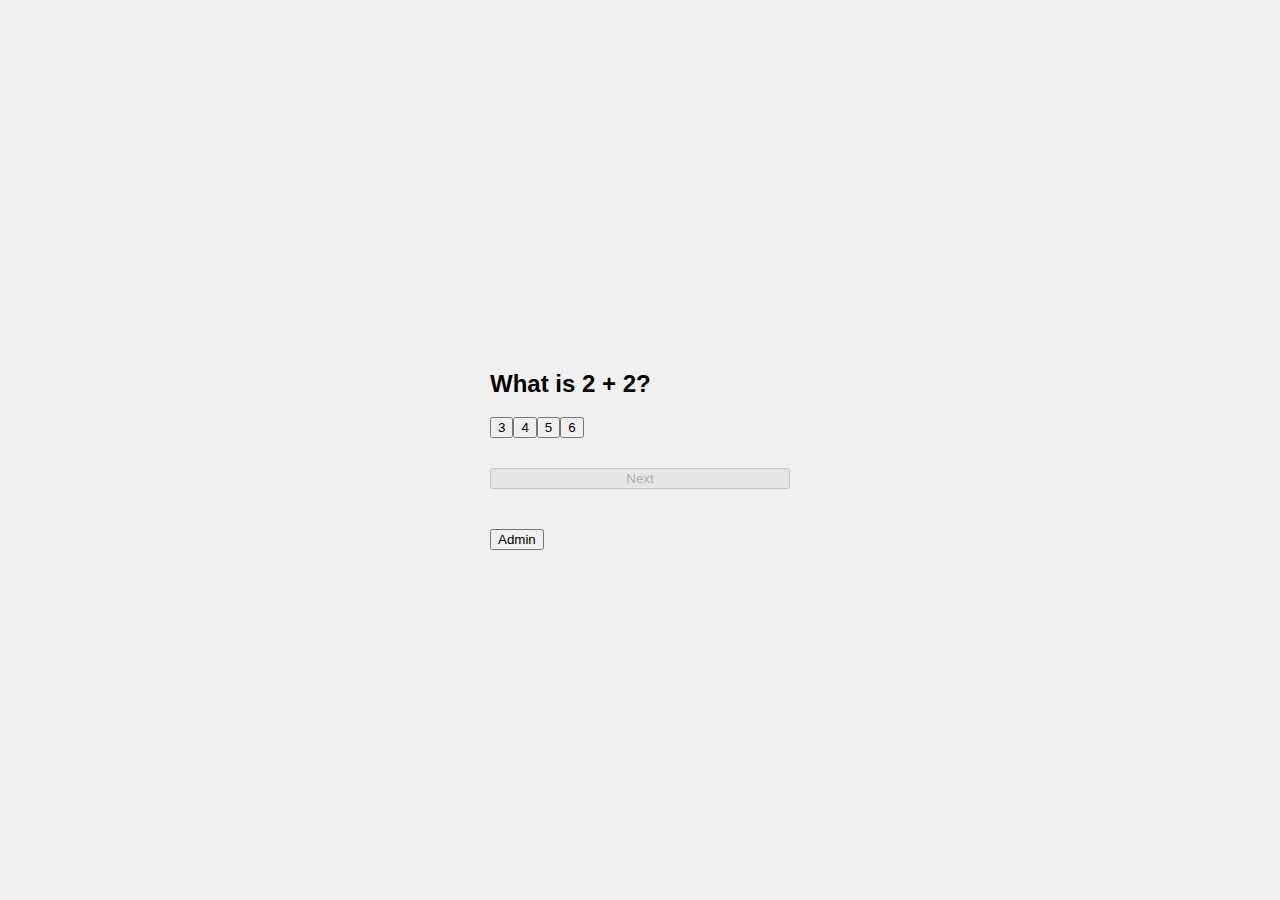
==== index.html @ 0210bfe2 "first commit" ====
<!DOCTYPE html>
<html lang="en">
  <head>
    <meta charset="UTF-8" />
    <meta name="viewport" content="width=device-width, initial-scale=1.0" />
    <title>Quiz App</title>
    <link rel="stylesheet" href="style.css" />
  </head>
  <body>
    <div id="quiz-container">
      <div id="quiz"></div>
      <button id="next-button" onclick="nextQuestion()" disabled>Next</button>
    </div>
    <div id="admin-container">
      <div style="display: flex; gap: 10px">
        <button id="admin-button" onclick="showAdminLogin()">Admin</button>
        <button id="back-button">back</button>
      </div>
      <div id="admin-login" style="display: none">

          <input
            type="password"
            id="admin-password"
            placeholder="Enter Admin Password"
          />
          <button onclick="adminLogin()">Login</button>
      </div>
      <div id="admin-panel" style="display: none">
        <input type="text" id="new-question" placeholder="Enter new question" />
        <input type="text" id="option1" placeholder="Option 1" />
        <input type="text" id="option2" placeholder="Option 2" />
        <input type="text" id="option3" placeholder="Option 3" />
        <input type="text" id="option4" placeholder="Option 4" />
        <input
          type="number"
          id="correct-option"
          placeholder="Correct Option Number"
        />
        <div>
          <button onclick="addQuestion()">Add Question</button>
        </div>
      </div>
    </div>
    <script src="script.js"></script>
  </body>
</html>
---- style.css ----
body {
    font-family: Arial, sans-serif;
    display: flex;
    flex-direction: column;
    justify-content: center;
    align-items: center;
    height: 100vh;
    margin: 0;
    background-color: #f0f0f0;
}

#quiz-container, #admin-container {
    margin: 20px;
    display: flex;
    flex-direction: column;
    gap: 20px;
    width: 300px;
}

#quiz {
    margin-bottom: 10px;
}

#admin-panel input {
    display: block;
    margin: 10px 0;
}

#back-button {
    display: none;
}
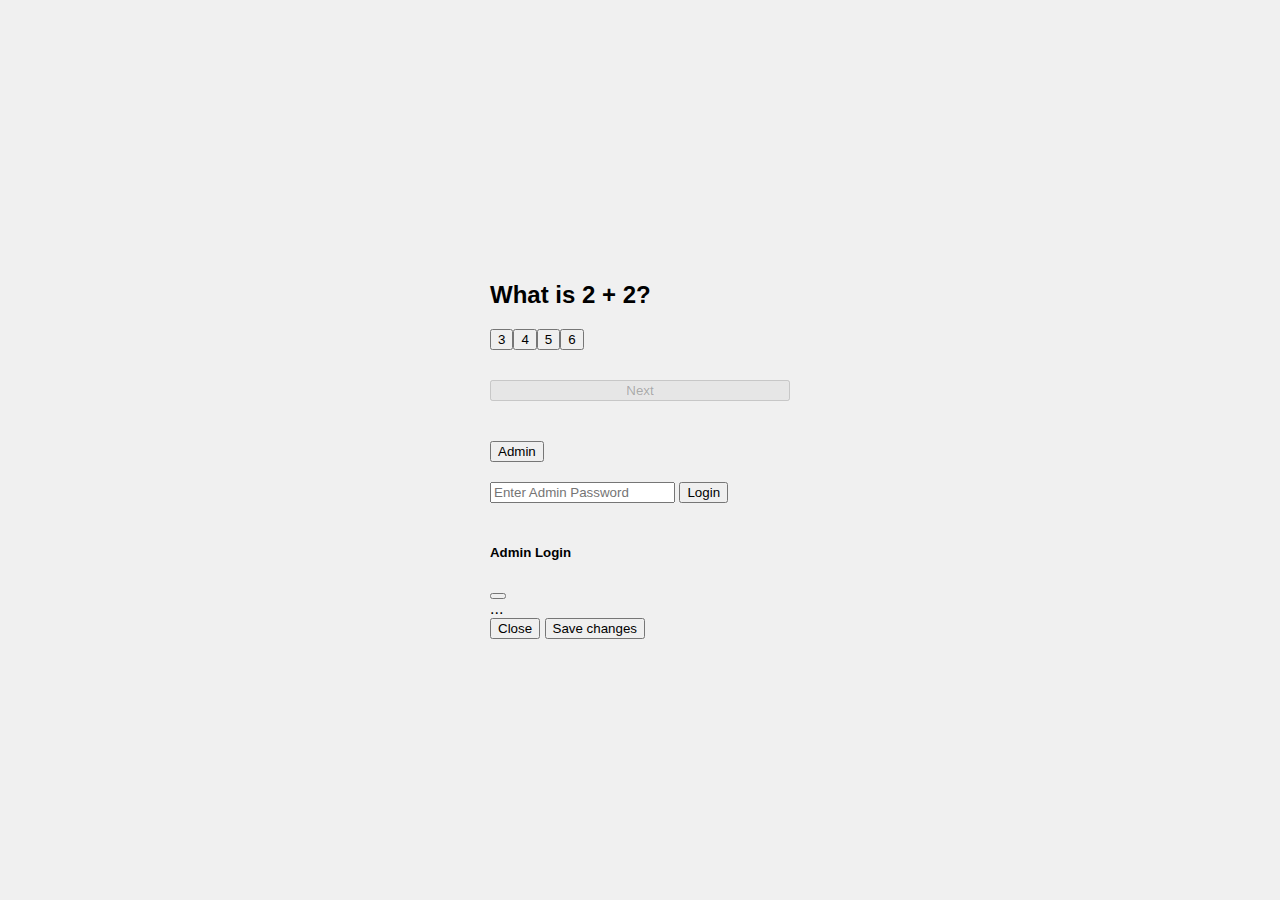
==== commit 5e0cdf5c: "add login and signup page" ====
--- a/index.html
+++ b/index.html
@@ -4,6 +4,12 @@
     <meta charset="UTF-8" />
     <meta name="viewport" content="width=device-width, initial-scale=1.0" />
     <title>Quiz App</title>
+    <link
+      href="https://cdn.jsdelivr.net/npm/bootstrap@5.0.2/dist/css/bootstrap.min.css"
+      rel="stylesheet"
+      integrity="sha384-EVSTQN3/azprG1Anm3QDgpJLIm9Nao0Yz1ztcQTwFspd3yD65VohhpuuCOmLASjC"
+      crossorigin="anonymous"
+    />
     <link rel="stylesheet" href="style.css" />
   </head>
   <body>
@@ -13,17 +19,22 @@
     </div>
     <div id="admin-container">
       <div style="display: flex; gap: 10px">
-        <button id="admin-button" onclick="showAdminLogin()">Admin</button>
+        <button
+          id="admin-button"
+          data-bs-toggle="modal"
+          data-bs-target="#exampleModal"
+        >
+          Admin
+        </button>
         <button id="back-button">back</button>
       </div>
-      <div id="admin-login" style="display: none">
-
-          <input
-            type="password"
-            id="admin-password"
-            placeholder="Enter Admin Password"
-          />
-          <button onclick="adminLogin()">Login</button>
+      <div id="admin-login">
+        <input
+          type="password"
+          id="admin-password"
+          placeholder="Enter Admin Password"
+        />
+        <button onclick="adminLogin()">Login</button>
       </div>
       <div id="admin-panel" style="display: none">
         <input type="text" id="new-question" placeholder="Enter new question" />
@@ -40,7 +51,48 @@
           <button onclick="addQuestion()">Add Question</button>
         </div>
       </div>
+
+      <!-- Modal -->
+      <div
+        class="modal fade"
+        id="exampleModal"
+        tabindex="-1"
+        aria-labelledby="exampleModalLabel"
+        aria-hidden="true"
+      >
+        <div class="modal-dialog modal-dialog-centered">
+          <div class="modal-content">
+            <div class="modal-header">
+              <h5 class="modal-title" id="exampleModalLabel">Admin Login</h5>
+              <button
+                type="button"
+                class="btn-close"
+                data-bs-dismiss="modal"
+                aria-label="Close"
+              ></button>
+            </div>
+            <div class="modal-body">...</div>
+            <div class="modal-footer">
+              <button
+                type="button"
+                class="btn btn-secondary"
+                data-bs-dismiss="modal"
+              >
+                Close
+              </button>
+              <button type="button" class="btn btn-primary">
+                Save changes
+              </button>
+            </div>
+          </div>
+        </div>
+      </div>
     </div>
+    <script
+      src="https://cdn.jsdelivr.net/npm/bootstrap@5.0.2/dist/js/bootstrap.bundle.min.js"
+      integrity="sha384-MrcW6ZMFYlzcLA8Nl+NtUVF0sA7MsXsP1UyJoMp4YLEuNSfAP+JcXn/tWtIaxVXM"
+      crossorigin="anonymous"
+    ></script>
     <script src="script.js"></script>
   </body>
 </html>
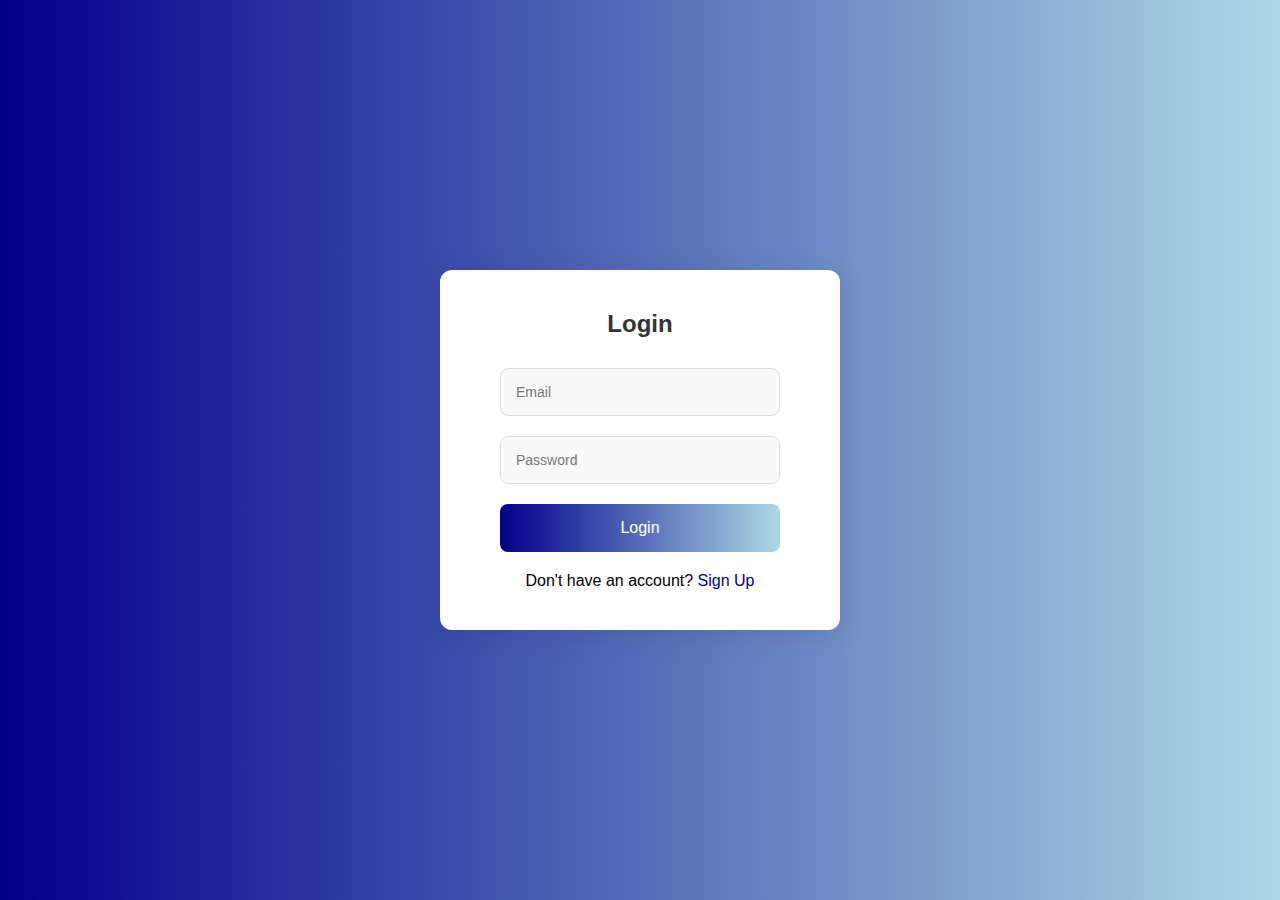
==== commit dcc1aaac: "complete login and signup functionality" ====
--- a/index.html
+++ b/index.html
@@ -94,5 +94,7 @@
       crossorigin="anonymous"
     ></script>
     <script src="script.js"></script>
+    <script src="./login/login.js"></script>
+    <script src="./signUp/signUp.js"></script>
   </body>
 </html>
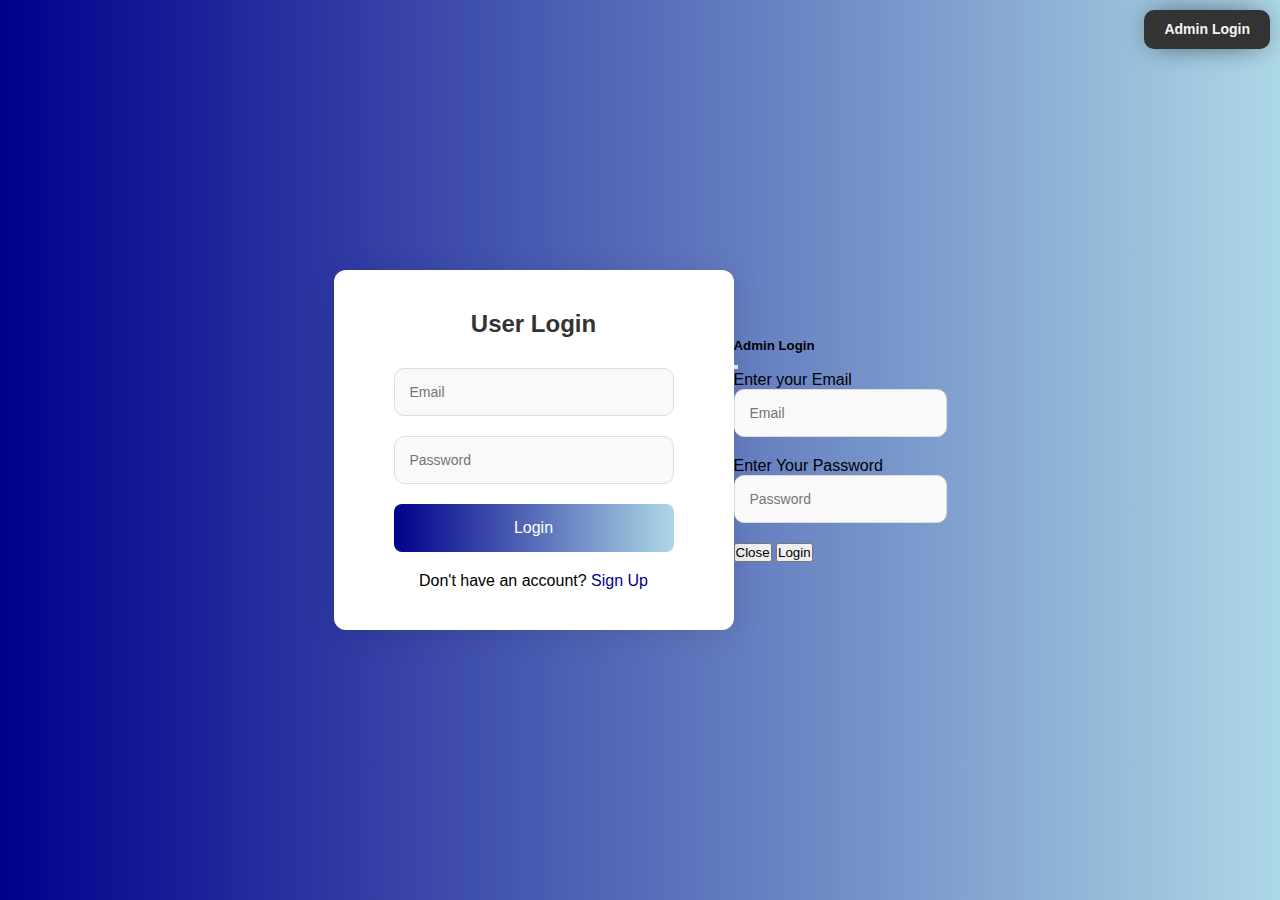
==== commit 926bacec: "add functionality and set UI" ====
--- a/index.html
+++ b/index.html
@@ -13,88 +13,19 @@
     <link rel="stylesheet" href="style.css" />
   </head>
   <body>
+    <button class="log-out-btn">Log Out</button>
     <div id="quiz-container">
       <div id="quiz"></div>
-      <button id="next-button" onclick="nextQuestion()" disabled>Next</button>
+      <button id="next-button" onclick="nextQuestion()">Next</button>
+      <h2 class="result-text">You've completed the quiz.</h2>
+      <button id="result-button">Result</button>
     </div>
-    <div id="admin-container">
-      <div style="display: flex; gap: 10px">
-        <button
-          id="admin-button"
-          data-bs-toggle="modal"
-          data-bs-target="#exampleModal"
-        >
-          Admin
-        </button>
-        <button id="back-button">back</button>
-      </div>
-      <div id="admin-login">
-        <input
-          type="password"
-          id="admin-password"
-          placeholder="Enter Admin Password"
-        />
-        <button onclick="adminLogin()">Login</button>
-      </div>
-      <div id="admin-panel" style="display: none">
-        <input type="text" id="new-question" placeholder="Enter new question" />
-        <input type="text" id="option1" placeholder="Option 1" />
-        <input type="text" id="option2" placeholder="Option 2" />
-        <input type="text" id="option3" placeholder="Option 3" />
-        <input type="text" id="option4" placeholder="Option 4" />
-        <input
-          type="number"
-          id="correct-option"
-          placeholder="Correct Option Number"
-        />
-        <div>
-          <button onclick="addQuestion()">Add Question</button>
-        </div>
-      </div>
 
-      <!-- Modal -->
-      <div
-        class="modal fade"
-        id="exampleModal"
-        tabindex="-1"
-        aria-labelledby="exampleModalLabel"
-        aria-hidden="true"
-      >
-        <div class="modal-dialog modal-dialog-centered">
-          <div class="modal-content">
-            <div class="modal-header">
-              <h5 class="modal-title" id="exampleModalLabel">Admin Login</h5>
-              <button
-                type="button"
-                class="btn-close"
-                data-bs-dismiss="modal"
-                aria-label="Close"
-              ></button>
-            </div>
-            <div class="modal-body">...</div>
-            <div class="modal-footer">
-              <button
-                type="button"
-                class="btn btn-secondary"
-                data-bs-dismiss="modal"
-              >
-                Close
-              </button>
-              <button type="button" class="btn btn-primary">
-                Save changes
-              </button>
-            </div>
-          </div>
-        </div>
-      </div>
-    </div>
     <script
       src="https://cdn.jsdelivr.net/npm/bootstrap@5.0.2/dist/js/bootstrap.bundle.min.js"
       integrity="sha384-MrcW6ZMFYlzcLA8Nl+NtUVF0sA7MsXsP1UyJoMp4YLEuNSfAP+JcXn/tWtIaxVXM"
       crossorigin="anonymous"
     ></script>
     <script src="script.js"></script>
-    <script src="./login/login.js"></script>
-    <script src="./signUp/signUp.js"></script>
   </body>
 </html>
--- a/style.css
+++ b/style.css
@@ -1,31 +1,111 @@
 body {
-    font-family: Arial, sans-serif;
-    display: flex;
-    flex-direction: column;
-    justify-content: center;
-    align-items: center;
-    height: 100vh;
-    margin: 0;
-    background-color: #f0f0f0;
+  font-family: Arial, sans-serif;
+  display: flex;
+  flex-direction: column;
+  justify-content: center;
+  align-items: center;
+  height: 100vh;
+  margin: 0;
+  background: linear-gradient(to bottom, #0000ff, white);
+  width: 100%;
+
 }
 
-#quiz-container, #admin-container {
-    margin: 20px;
-    display: flex;
-    flex-direction: column;
-    gap: 20px;
-    width: 300px;
+.log-out-btn {
+  background-color: #333;
+  border-radius: 10px;
+  padding: 12px 20px;
+  font-size: 14px;
+  line-height: 15px;
+  color: whitesmoke;
+  font-weight: bold;
+  border: none;
+  position: absolute;
+  right: 10px;
+  top: 10px;
+  box-shadow: 0px 0px 30px -10px black;
+  -webkit-box-shadow: 0px 0px 30px -10px black;
+  -moz-box-shadow: 0px 0px 30px -10px black;
+  cursor: pointer;
+}
+
+#quiz-container {
+  background: #333;
+  padding: 40px 20px;
+  border-radius: 12px;
+  box-shadow: 0 4px 30px rgba(0, 0, 0, 0.1);
+  width: 40%;
+  display: flex;
+  flex-direction: column;
+  align-items: center;
+  position: relative;
 }
 
 #quiz {
-    margin-bottom: 10px;
+  width: 100%;
+  margin-bottom: 10px;
 }
 
-#admin-panel input {
-    display: block;
-    margin: 10px 0;
+#quiz h4, h2{
+ color: white;
 }
 
-#back-button {
-    display: none;
-}+#quiz .option-btn {
+  display: block;
+  width: 100%;
+}
+
+#quiz button {
+  background-color: #fff;
+  border: none;
+  color: #333;
+  padding: 15px 32px;
+  text-align: center;
+  text-decoration: none;
+  display: inline-block;
+  font-size: 16px;
+  margin: 4px 2px;
+  cursor: pointer;
+  border-radius: 12px;
+  width: 100%;
+}
+
+#quiz button:hover {
+  opacity: 0.8;
+}
+
+#quiz button:focus {
+  background-color: bisque;
+}
+
+#next-button{
+  width: 100%;
+  color: white;
+  border: none;
+  padding: 10px ;
+  border-radius: 10px;
+  cursor: pointer;
+  background: linear-gradient(to top, #0000ff, #0000ff);
+}
+
+#next-button:hover{
+  opacity: 0.7;
+}
+
+#result-button{
+  width: 40%;
+  color: white;
+  border: none;
+  padding: 10px ;
+  border-radius: 10px;
+  cursor: pointer;
+  background: linear-gradient(to top, #0000ff, #0000ff);
+  display: none;
+  justify-content: center;
+  align-items: center;
+}
+
+.result-text{
+  display: none;
+}
+
